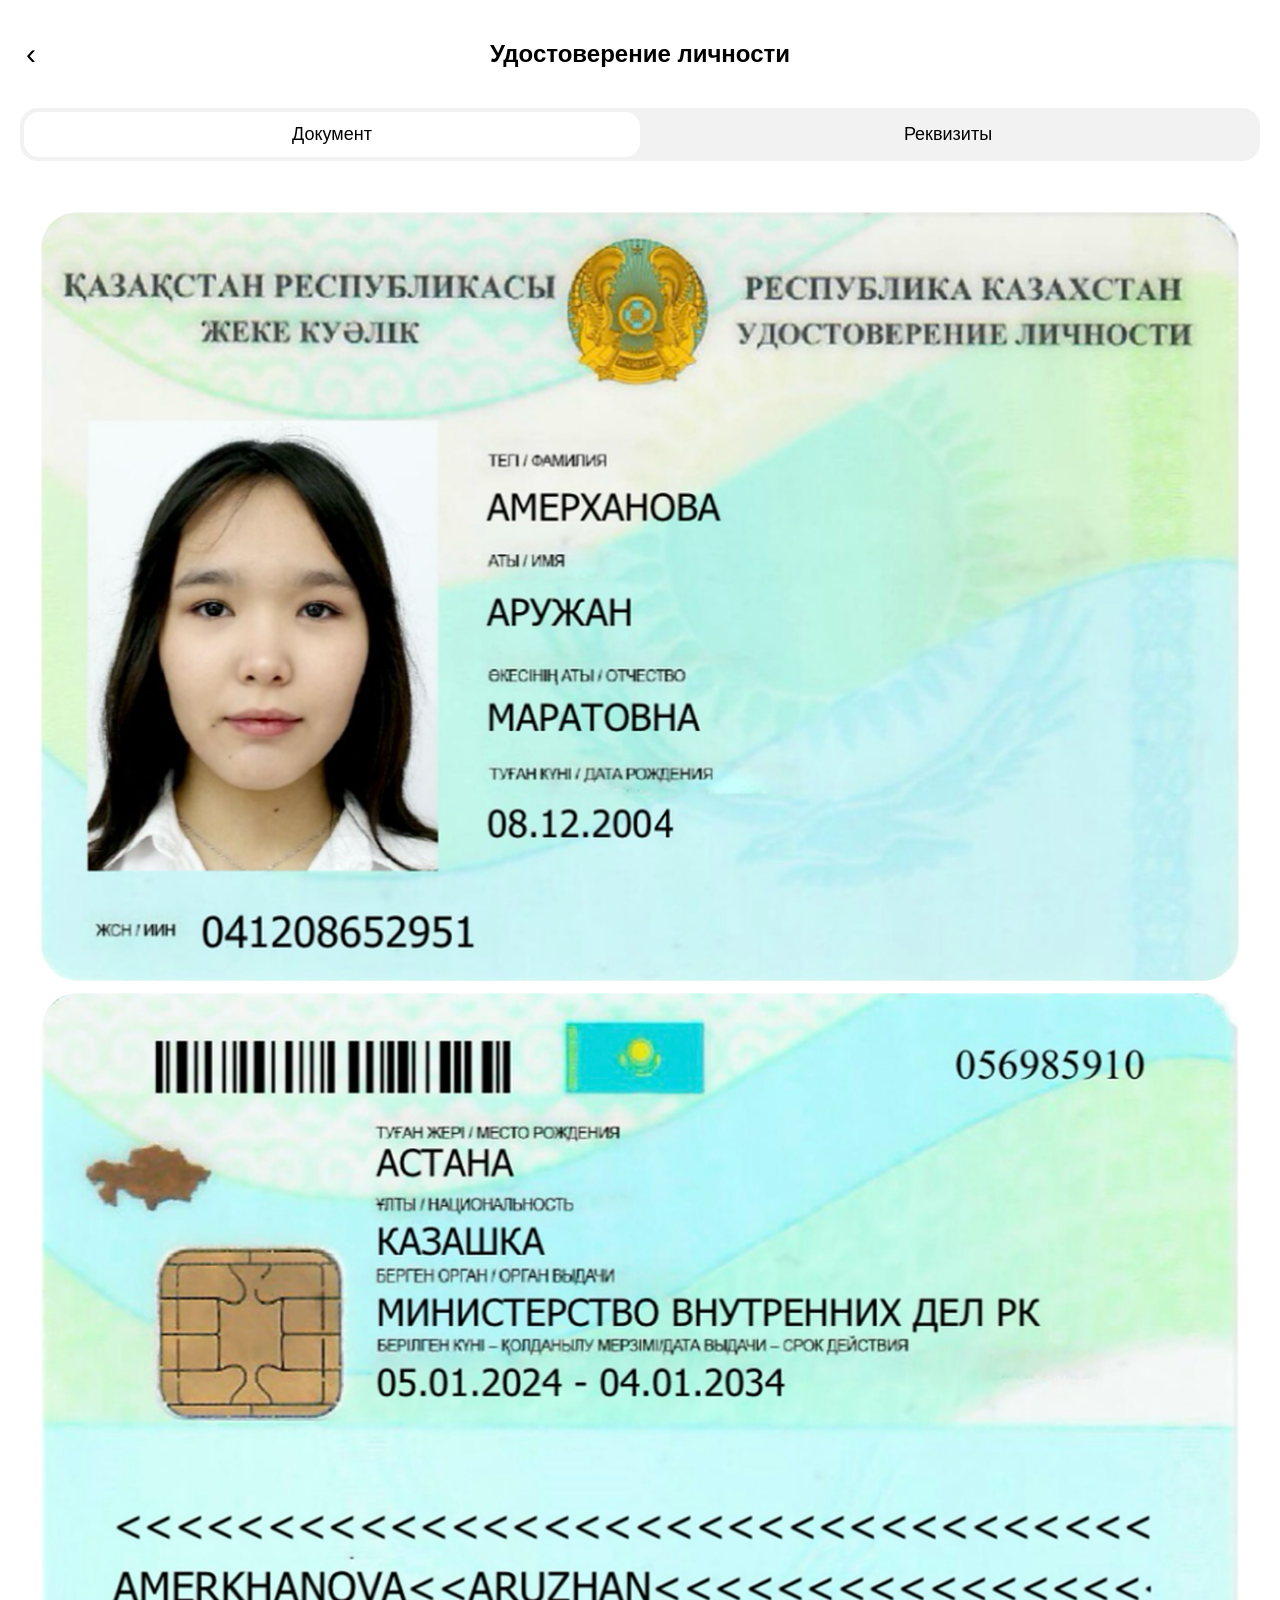
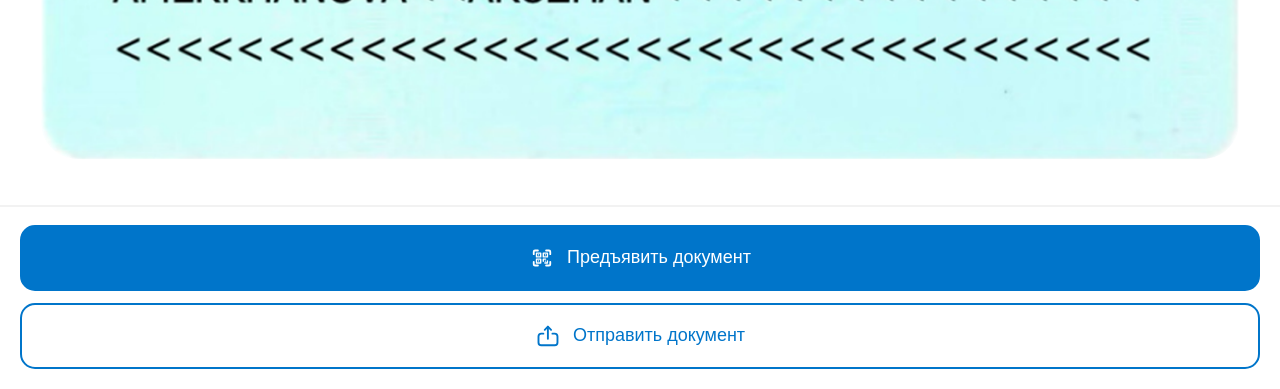
==== index.html @ 2b644e6d "test 0.1" ====
<!DOCTYPE html>
<html lang="en">
<head>
    <meta charset="UTF-8">
    <meta name="viewport" content="width=device-width, initial-scale=1.0">
    <title>Документ</title>
    <link rel="stylesheet" href="styles.css">
</head>
<body>
<div class="account">

    <header class="header">
        <button class="back">‹</button>
        <h2>Удостоверение личности</h2>
    </header>

    <div class="tabs">
        <a href="index.html" class="tab active">
            Документ
        </a>

        <a href="details.html" class="tab">
            Реквизиты
        </a>
    </div>

    <div class="id">
        <img src="images/id_front.png" alt="id_front">
        <img src="images/id_back.png" alt="id_back">
    </div>

    <div id="document" class="content active">

        <div class="document-actions">

            <div class="separator"></div>

            <button class="action-btn present-btn">
                <img src="images/qr-logo.svg" alt="QR">
                <span>Предъявить документ</span>
            </button>

            <button class="action-btn share-btn">
                <img src="images/share-icon.svg" alt="Отправить">
                <span>Отправить документ</span>
            </button>

        </div>

    </div>


</div>



<script src="https://code.jquery.com/jquery-3.7.1.min.js"></script>
<script src="script.js"></script>
</body>
</html>
---- styles.css ----
body {
    margin: 0;
    font-family: Arial, sans-serif;
    background: #ffffff;
}

.account {
    min-height: 100dvh;
    display: flex;
    flex-direction: column;
    padding: 20px;
    box-sizing: border-box;
}

.header {
    display: flex;
    align-items: center;
    justify-content: center;
    position: relative;
}

.back {
    position: absolute;
    left: 0;
    border: none;
    background: none;
    font-size: 30px;
    cursor: pointer;
}

.header h2 {
    font-size: 24px;
}

/* Общая панель */
.tabs {
    display: flex;
    background: #f2f2f2;
    border-radius: 18px;
    padding: 4px;
    margin-top: 20px;
}

/* Обе вкладки */
.tab {
    flex: 1;
    padding: 12px;
    text-align: center;
    text-decoration: none;
    color: black;
    background: transparent;
    border-radius: 15px;
    font-size: 18px;
    cursor: pointer;
}

/* Текущая страница */
.tab.active {
    background: white;
}

.content {
    margin-top: auto;
}


/* Контейнер двух кнопок */
.document-actions {
    display: flex;
    flex-direction: column;
    gap: 12px;
    width: 100%;
    margin-top: 25px;
}

/* Общие стили */
.action-btn {
    width: 100%;
    height: 66px;
    border-radius: 15px;

    display: flex;
    align-items: center;
    justify-content: center;
    gap: 12px;

    font-size: 18px;
    font-weight: 500;
    font-family: Arial, sans-serif;

    cursor: pointer;
    box-sizing: border-box;
}

/* Размер SVG-иконок */
.action-btn img {
    width: 26px;
    height: 26px;
    object-fit: contain;
}

/* Первая кнопка */
.present-btn {
    background-color: #0075ca;
    color: white;
    border: 2px solid #0075ca;
}

/* Вторая кнопка */
.share-btn {
    background-color: transparent;
    color: #0075ca;
    border: 2px solid #0075ca;
}
.separator {
    height: 1.4px;
    background-color: #f2f2f2;

    /* Выходим за пределы padding: 20px у .account */
    width: calc(100% + 40px);
    margin-left: -20px;

    /* Расстояние от линии до первой кнопки */
    margin-bottom: 6px;
}

.id img{
    display: flex;
    flex-direction: column;
    width: calc(100% - 40px);
    height: auto;
    margin: 50px auto 10px;
}

.id img:nth-child(2) {
    margin: 0 auto 20px;
}
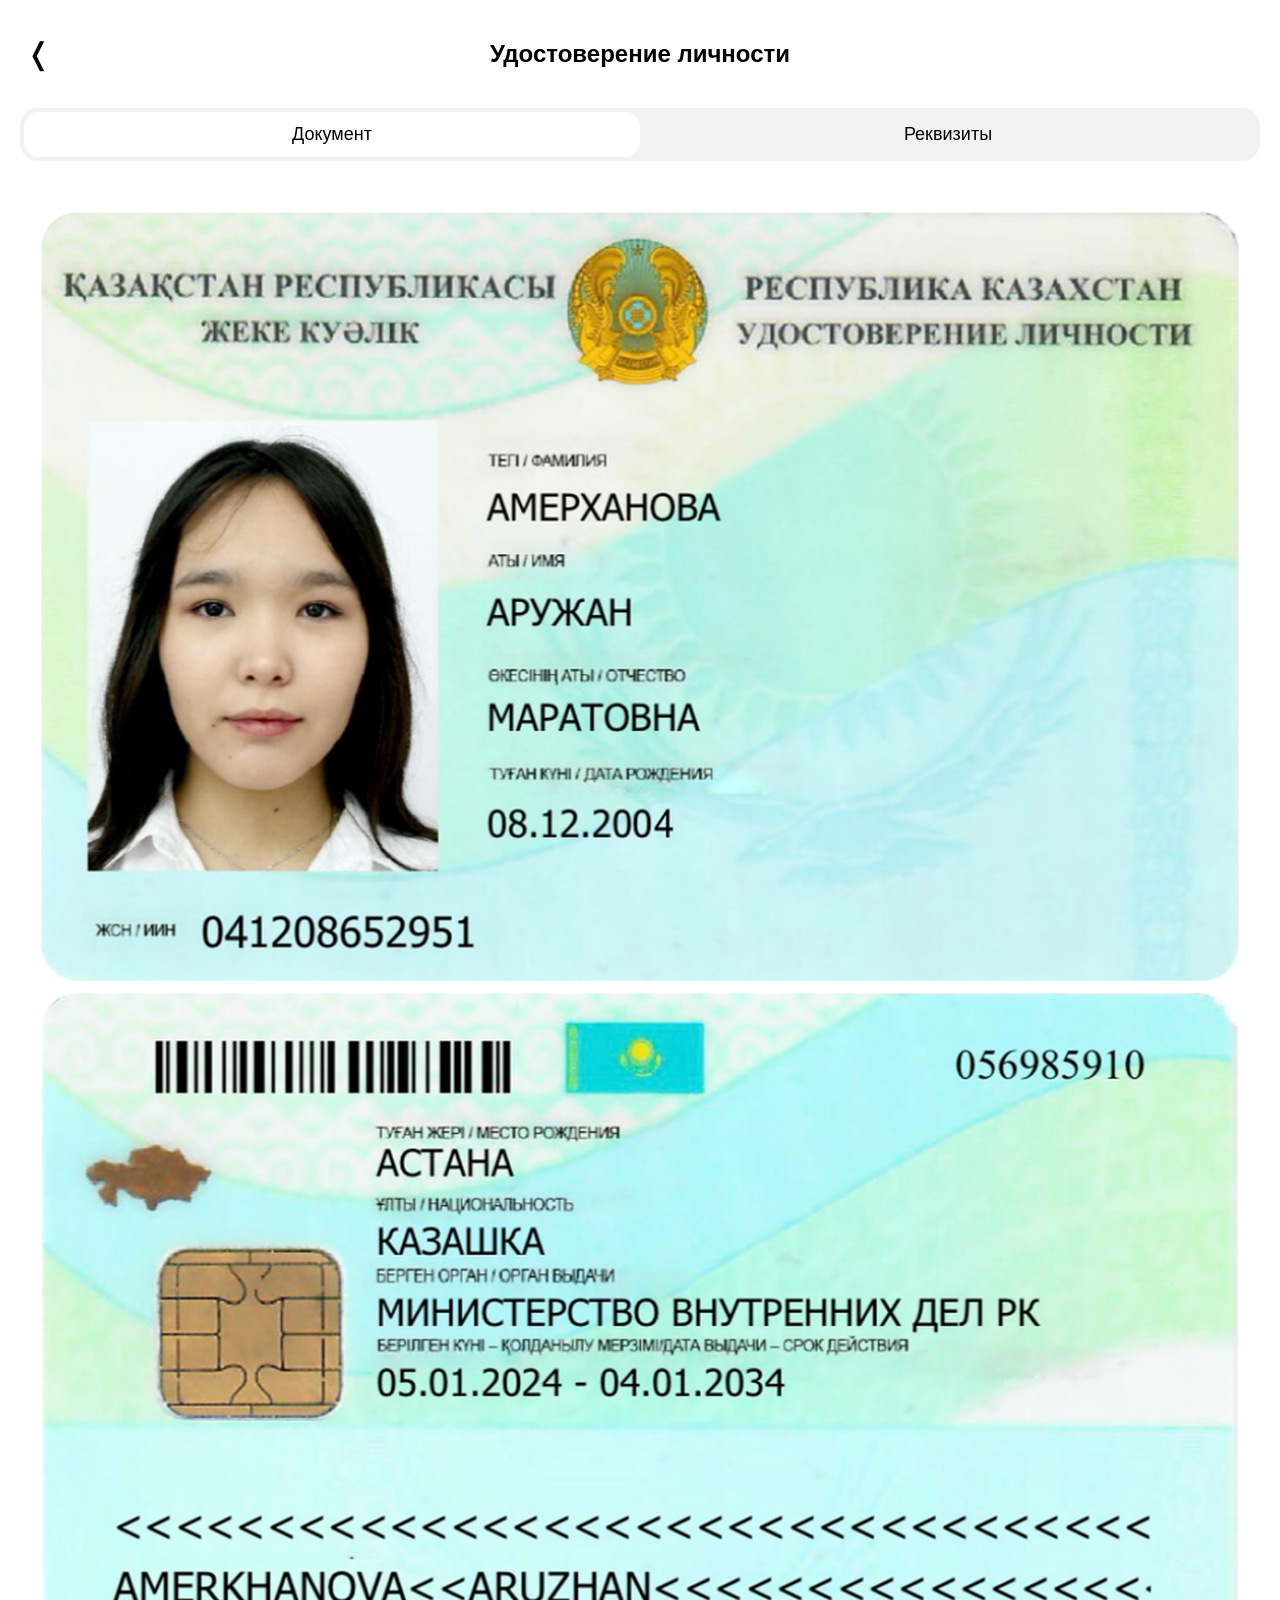
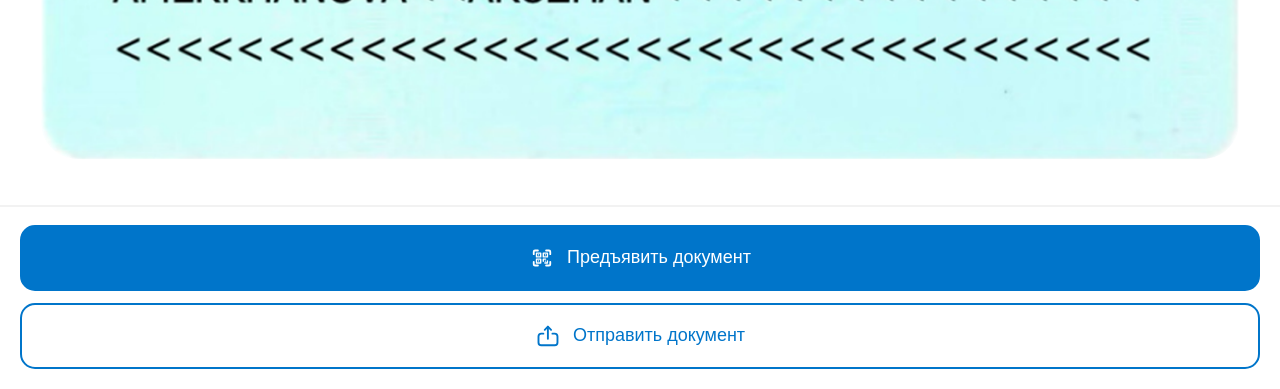
==== commit bbbb561b: "galochka" ====
--- a/index.html
+++ b/index.html
@@ -10,7 +10,7 @@
 <div class="account">
 
     <header class="header">
-        <button class="back">‹</button>
+        <button class="back">❬</button>
         <h2>Удостоверение личности</h2>
     </header>
 
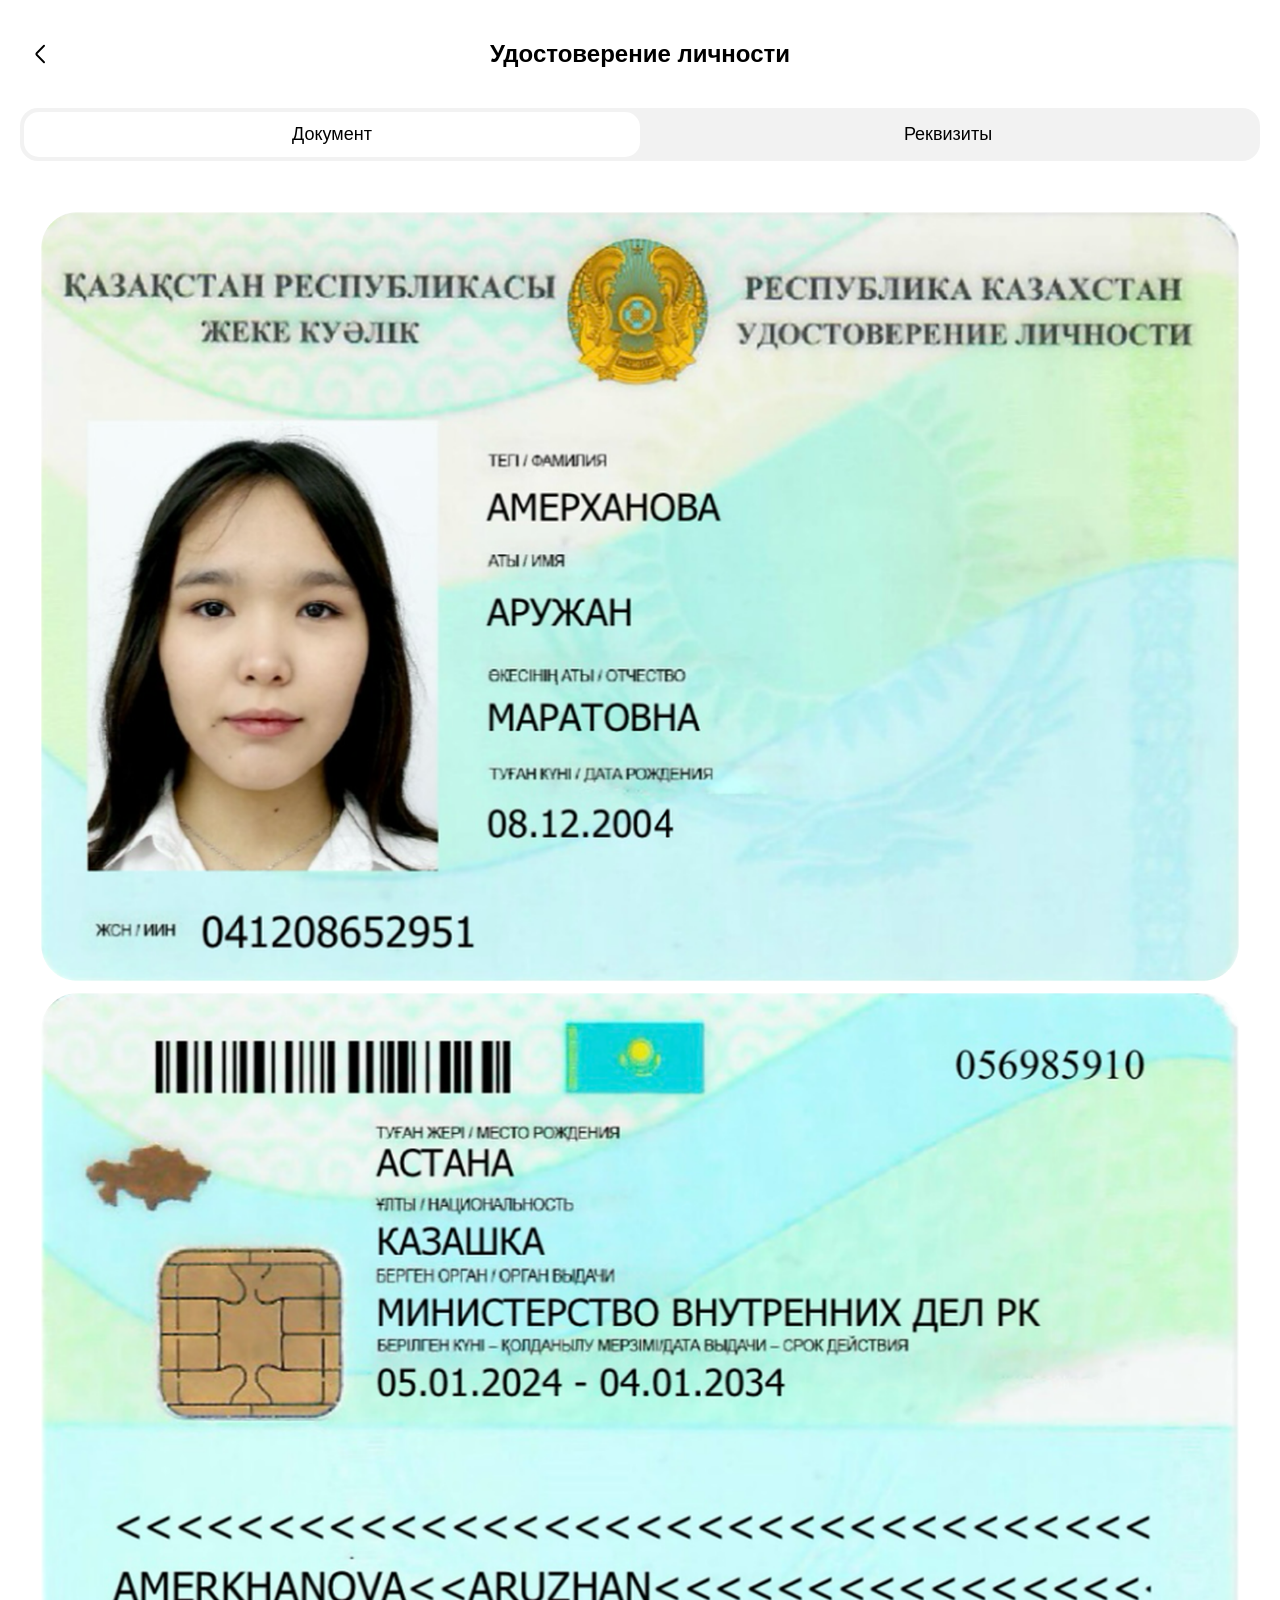
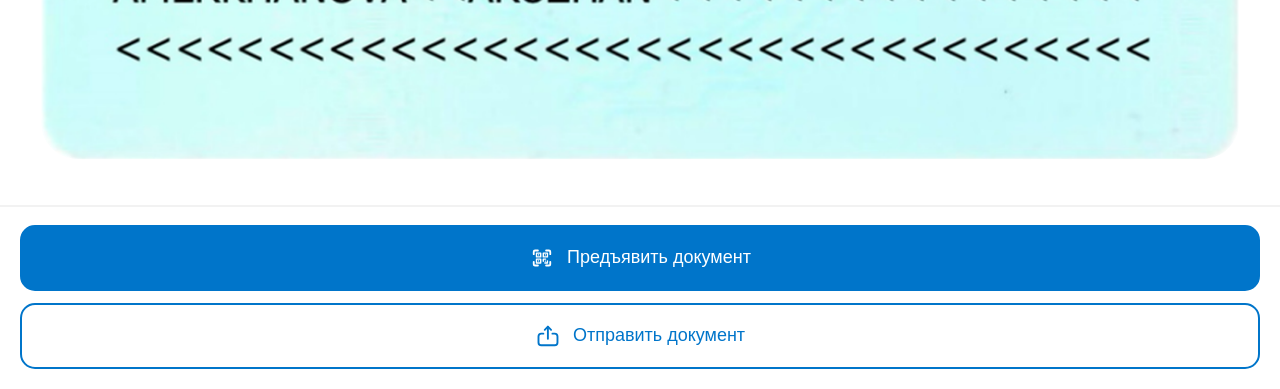
==== commit db28cf34: "galochka 3.0" ====
--- a/index.html
+++ b/index.html
@@ -10,7 +10,7 @@
 <div class="account">
 
     <header class="header">
-        <button class="back">❬</button>
+        <button class="back"><img src="images/back.svg"></button>
         <h2>Удостоверение личности</h2>
     </header>
 
--- a/styles.css
+++ b/styles.css
@@ -22,10 +22,24 @@
 .back {
     position: absolute;
     left: 0;
+
+    display: flex;
+    align-items: center;
+    justify-content: center;
+
+    width: 40px;
+    height: 40px;
+
+    padding: 0;
     border: none;
-    background: none;
-    font-size: 30px;
+    background: transparent;
     cursor: pointer;
+}
+
+.back img {
+    width: 20px;
+    height: 20px;
+    object-fit: contain;
 }
 
 .header h2 {
